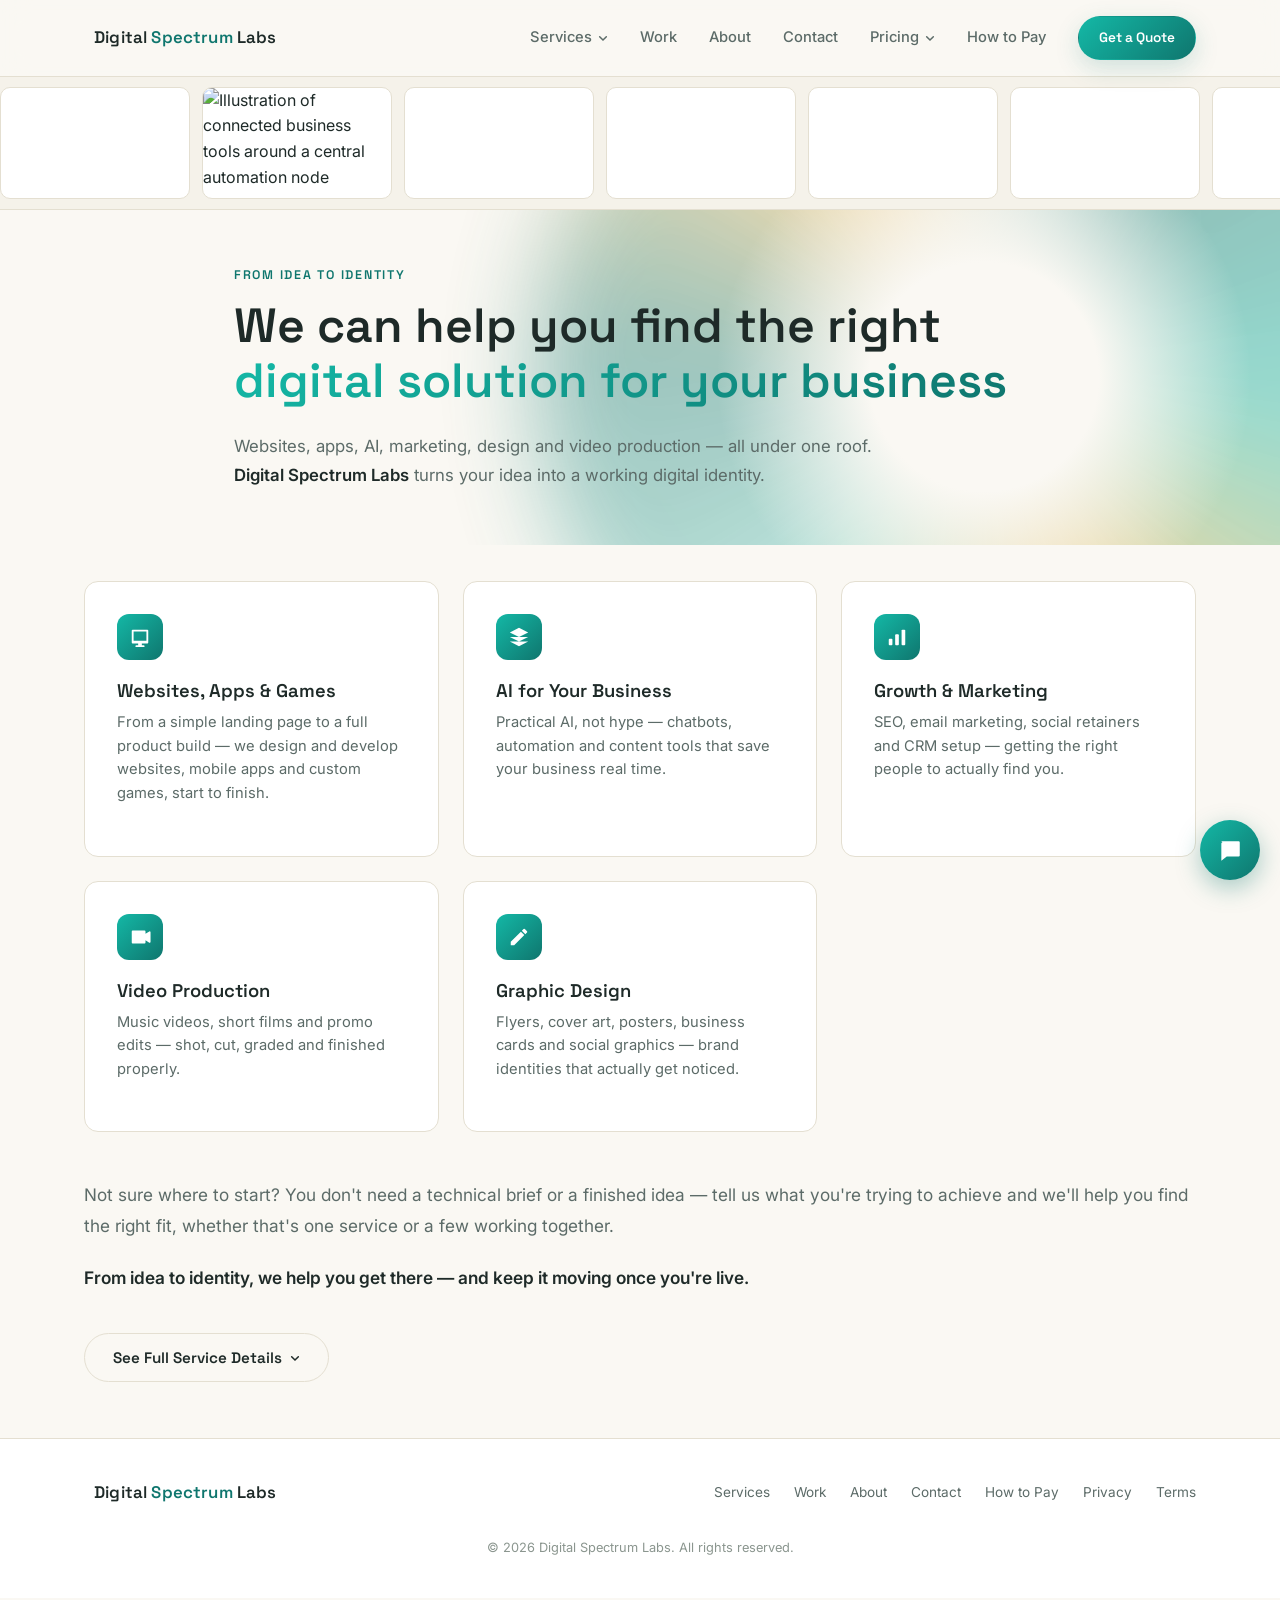
==== index.html @ 161097e1 "Restructure pricing site-wide, add chat assistant, homepage/about rewrite - Retire packages.html (Ba" ====
<!DOCTYPE html>
<html lang="en">
<head>
<meta charset="UTF-8">
<meta name="viewport" content="width=device-width, initial-scale=1.0">
<title>Digital Spectrum Labs — Design. Build. Create.</title>
<meta name="description" content="Digital Spectrum Labs — graphic design, web/app/game development, film & video editing, and AI business solutions.">
<link rel="icon" href="assets/dsl-mark.svg">
<link rel="preconnect" href="https://fonts.googleapis.com">
<link rel="preconnect" href="https://fonts.gstatic.com" crossorigin>
<link href="https://fonts.googleapis.com/css2?family=Space+Grotesk:wght@400;500;600;700&family=Inter:wght@400;500;600;700&display=swap" rel="stylesheet">
<link rel="stylesheet" href="css/style.css">
<link rel="stylesheet" href="css/chatbot.css">
</head>
<body data-page="home">

<div class="bg-grid" aria-hidden="true"></div>
<div class="bg-glow bg-glow--one" aria-hidden="true"></div>
<div class="bg-glow bg-glow--two" aria-hidden="true"></div>

<header class="site-header">
  <div class="container header-inner">
    <a href="index.html" class="brand">
      <img src="assets/dsl-mark.svg" alt="" class="brand-logo">
      <span class="brand-name">Digital <em>Spectrum</em> Labs</span>
    </a>

    <nav class="main-nav" id="main-nav">
      <div class="nav-item has-dropdown">
        <a href="services.html" class="nav-link nav-link--parent" aria-haspopup="true" aria-expanded="false">
          Services
          <svg class="nav-caret" viewBox="0 0 12 12" aria-hidden="true"><path d="M2 4.5 6 8.5 10 4.5"/></svg>
        </a>
        <div class="dropdown">
          <a href="service-websites.html">Websites, Apps &amp; Games</a>
          <a href="service-ai.html">AI for Your Business</a>
          <a href="service-growth.html">Growth &amp; Marketing</a>
          <a href="service-video.html">Video Production</a>
          <a href="service-design.html">Graphic Design</a>
        </div>
      </div>
      <a href="work.html" class="nav-link">Work</a>
      <a href="about.html" class="nav-link">About</a>
      <a href="contact.html" class="nav-link">Contact</a>
      <div class="nav-item has-dropdown">
        <a href="pricing.html" class="nav-link nav-link--parent" aria-haspopup="true" aria-expanded="false">
          Pricing
          <svg class="nav-caret" viewBox="0 0 12 12" aria-hidden="true"><path d="M2 4.5 6 8.5 10 4.5"/></svg>
        </a>
        <div class="dropdown">
          <a href="service-websites.html#pricing">Websites, Apps &amp; Games</a>
          <a href="service-ai.html#pricing">AI Automation</a>
          <a href="service-growth.html#pricing">Growth &amp; Marketing</a>
          <a href="service-video.html#pricing">Video Production</a>
          <a href="service-design.html#pricing">Graphic Design</a>
          <a href="quote.html">Custom Projects</a>
          <a href="pricing.html">View All Prices</a>
        </div>
      </div>
      <a href="payments.html" class="nav-link">How to Pay</a>
    </nav>

    <a href="quote.html" class="btn btn-primary btn-small header-cta">Get a Quote</a>

    <button class="nav-toggle" id="nav-toggle" aria-label="Toggle menu" aria-expanded="false">
      <span></span><span></span><span></span>
    </button>
  </div>
</header>

<!-- MOVING WORK STRIP -->
<section class="marquee" aria-label="Sample work">
  <div class="marquee-track">
    <a class="marquee-item" href="work.html">
      <video src="assets/work/reel-team-celebration.mp4" poster="assets/work/reel-team-celebration-poster.webp" autoplay muted loop playsinline></video>
    </a>
    <a class="marquee-item" href="work.html">
      <img src="assets/work/ai-network.webp" alt="Illustration of connected business tools around a central automation node">
    </a>
    <a class="marquee-item" href="work.html">
      <video src="assets/work/reel-conference-stage.mp4" poster="assets/work/reel-conference-stage-poster.webp" autoplay muted loop playsinline></video>
    </a>
    <a class="marquee-item" href="work.html">
      <video src="assets/work/cinematic-promo-ad.mp4" autoplay muted loop playsinline></video>
    </a>
    <a class="marquee-item" href="work.html">
      <video src="assets/work/reel-production-rig.mp4" poster="assets/work/reel-production-rig-poster.webp" autoplay muted loop playsinline></video>
    </a>
    <a class="marquee-item" href="work.html">
      <video src="assets/work/reel-abstract-motion.mp4" poster="assets/work/reel-abstract-motion-poster.webp" autoplay muted loop playsinline></video>
    </a>
    <!-- duplicate set for a seamless loop -->
    <a class="marquee-item" href="work.html" aria-hidden="true" tabindex="-1">
      <video src="assets/work/reel-team-celebration.mp4" poster="assets/work/reel-team-celebration-poster.webp" autoplay muted loop playsinline></video>
    </a>
    <a class="marquee-item" href="work.html" aria-hidden="true" tabindex="-1">
      <img src="assets/work/ai-network.webp" alt="">
    </a>
    <a class="marquee-item" href="work.html" aria-hidden="true" tabindex="-1">
      <video src="assets/work/reel-conference-stage.mp4" poster="assets/work/reel-conference-stage-poster.webp" autoplay muted loop playsinline></video>
    </a>
    <a class="marquee-item" href="work.html" aria-hidden="true" tabindex="-1">
      <video src="assets/work/cinematic-promo-ad.mp4" autoplay muted loop playsinline></video>
    </a>
    <a class="marquee-item" href="work.html" aria-hidden="true" tabindex="-1">
      <video src="assets/work/reel-production-rig.mp4" poster="assets/work/reel-production-rig-poster.webp" autoplay muted loop playsinline></video>
    </a>
    <a class="marquee-item" href="work.html" aria-hidden="true" tabindex="-1">
      <video src="assets/work/reel-abstract-motion.mp4" poster="assets/work/reel-abstract-motion-poster.webp" autoplay muted loop playsinline></video>
    </a>
  </div>
</section>

<main>

  <!-- HERO -->
  <section class="hero">
    <div class="hero-spectrum" aria-hidden="true"></div>
    <div class="container hero-inner">
      <p class="eyebrow reveal">From Idea to Identity</p>
      <h1 class="hero-title reveal">
        We can help you find the right<br>
        <span class="text-gradient">digital solution for your business</span>
      </h1>
      <div class="hero-copy reveal">
        <p>
          Websites, apps, AI, marketing, design and video production &mdash; all under one roof.
          <strong>Digital Spectrum Labs</strong> turns your idea into a working digital identity.
        </p>
      </div>
    </div>
  </section>

  <!-- SERVICES TEASER -->
  <section class="section" id="services">
    <div class="container">

      <div class="grid grid-3 services-grid">

        <article class="card service-card reveal">
          <div class="service-icon">
            <svg viewBox="0 0 24 24"><path d="M4 4h16a1 1 0 0 1 1 1v13a1 1 0 0 1-1 1h-6v2h2a1 1 0 1 1 0 2H8a1 1 0 1 1 0-2h2v-2H4a1 1 0 0 1-1-1V5a1 1 0 0 1 1-1zm1 2v10h14V6H5z"/></svg>
          </div>
          <h3>Websites, Apps &amp; Games</h3>
          <p>From a simple landing page to a full product build — we design and develop websites, mobile apps and custom games, start to finish.</p>
        </article>

        <article class="card service-card reveal">
          <div class="service-icon">
            <svg viewBox="0 0 24 24"><path d="M12 2 2 7l10 5 10-5-10-5zM2 17l10 5 10-5M2 12l10 5 10-5"/></svg>
          </div>
          <h3>AI for Your Business</h3>
          <p>Practical AI, not hype — chatbots, automation and content tools that save your business real time.</p>
        </article>

        <article class="card service-card reveal">
          <div class="service-icon">
            <svg viewBox="0 0 24 24"><rect x="3" y="14" width="4" height="7" rx="1"/><rect x="10" y="9" width="4" height="12" rx="1"/><rect x="17" y="4" width="4" height="17" rx="1"/></svg>
          </div>
          <h3>Growth &amp; Marketing</h3>
          <p>SEO, email marketing, social retainers and CRM setup — getting the right people to actually find you.</p>
        </article>

        <article class="card service-card reveal">
          <div class="service-icon">
            <svg viewBox="0 0 24 24"><path d="M4 5h13a1 1 0 0 1 1 1v2.5l4.15-2.6A1 1 0 0 1 23.5 6.7v10.6a1 1 0 0 1-1.35.94L18 15.5V18a1 1 0 0 1-1 1H4a1 1 0 0 1-1-1V6a1 1 0 0 1 1-1z"/></svg>
          </div>
          <h3>Video Production</h3>
          <p>Music videos, short films and promo edits — shot, cut, graded and finished properly.</p>
        </article>

        <article class="card service-card reveal">
          <div class="service-icon">
            <svg viewBox="0 0 24 24"><path d="M3 17.25V21h3.75L17.81 9.94l-3.75-3.75L3 17.25zM20.71 7.04a1 1 0 0 0 0-1.41l-2.34-2.34a1 1 0 0 0-1.41 0l-1.83 1.83 3.75 3.75 1.83-1.83z"/></svg>
          </div>
          <h3>Graphic Design</h3>
          <p>Flyers, cover art, posters, business cards and social graphics — brand identities that actually get noticed.</p>
        </article>

      </div>

      <div class="hero-copy post-services reveal">
        <p>
          Not sure where to start? You don't need a technical brief or a finished idea &mdash;
          tell us what you're trying to achieve and we'll help you find the right fit, whether
          that's one service or a few working together.
        </p>
        <p class="hero-close">
          From idea to identity, we help you get there &mdash; and keep it moving once you're live.
        </p>
      </div>

      <div class="link-more reveal">
        <div class="service-picker has-dropdown">
          <button type="button" class="btn btn-outline dropdown-trigger" aria-haspopup="true" aria-expanded="false">
            See Full Service Details
            <svg class="nav-caret" viewBox="0 0 12 12" aria-hidden="true"><path d="M2 4.5 6 8.5 10 4.5"/></svg>
          </button>
          <div class="dropdown dropdown--wide">
            <a href="service-websites.html">Websites, Apps &amp; Games</a>
            <a href="service-ai.html">AI for Your Business</a>
            <a href="service-growth.html">Growth &amp; Marketing</a>
            <a href="service-video.html">Video Production</a>
            <a href="service-design.html">Graphic Design</a>
            <a href="services.html" class="dropdown-all">All services &rarr;</a>
          </div>
        </div>
      </div>
    </div>
  </section>

</main>

<footer class="site-footer">
  <div class="container footer-inner">
    <a href="index.html" class="brand">
      <img src="assets/dsl-mark.svg" alt="" class="brand-logo">
      <span class="brand-name">Digital <em>Spectrum</em> Labs</span>
    </a>
    <nav class="footer-nav">
      <a href="services.html">Services</a>
      <a href="work.html">Work</a>
      <a href="about.html">About</a>
      <a href="contact.html#contact-details">Contact</a>
      <a href="payments.html">How to Pay</a>
      <a href="privacy.html">Privacy</a>
      <a href="terms.html">Terms</a>
    </nav>
    <p class="footer-copy">&copy; <span id="year"></span> Digital Spectrum Labs. All rights reserved.</p>
  </div>
</footer>

<!-- Chat assistant lead forms (Netlify Forms — detected at deploy time, submitted via fetch()
     from js/chatbot.js from any page on the site, not just this one). Hidden from visitors;
     the chat widget builds the actual conversation UI. -->
<form name="chatbot-lead" method="POST" data-netlify="true" netlify-honeypot="bot-field" hidden>
  <input type="hidden" name="form-name" value="chatbot-lead">
  <input name="bot-field">
  <input name="request_type"><input name="name"><input name="email"><input name="business">
  <input name="goal"><input name="has_website"><input name="has_social"><input name="sells_online">
  <input name="recommended_services"><input name="message"><input name="page"><input name="timestamp">
</form>
<form name="chatbot-query" method="POST" data-netlify="true" netlify-honeypot="bot-field" hidden>
  <input type="hidden" name="form-name" value="chatbot-query">
  <input name="bot-field">
  <input name="question"><input name="matched"><input name="page"><input name="timestamp">
</form>

<script src="js/script.js"></script>
<script src="js/chatbot-data.js"></script>
<script src="js/chatbot.js"></script>
</body>
</html>
---- css/style.css ----
/* ---------- Design tokens ---------- */
:root {
  --bg: #faf8f3;
  --bg-alt: #f2eee4;
  --surface: #ffffff;
  --surface-2: #f5f2ea;
  --border: #e4dfd1;
  --text: #1e2a28;
  --text-dim: #5c6b68;
  --text-faint: #8b968f;
  --accent: #0f766e;
  --accent-2: #14b8a6;
  --accent-warm: #f59e0b;
  --accent-gradient: linear-gradient(135deg, #14b8a6 0%, #0f766e 100%);
  --font-head: 'Space Grotesk', 'Inter', sans-serif;
  --font-body: 'Inter', sans-serif;
  --radius: 14px;
  --container: 1160px;
}

* { box-sizing: border-box; }
html { scroll-behavior: smooth; }

body {
  margin: 0;
  background: var(--bg);
  color: var(--text);
  font-family: var(--font-body);
  line-height: 1.6;
  -webkit-font-smoothing: antialiased;
}

img { max-width: 100%; display: block; }
a { color: inherit; text-decoration: none; }
ul { padding: 0; margin: 0; list-style: none; }

.container {
  max-width: var(--container);
  margin: 0 auto;
  padding: 0 24px;
}

/* ---------- Background effects (removed for the light theme — clean, no atmosphere clutter) ---------- */
.bg-grid, .bg-glow { display: none; }

/* ---------- Type ---------- */
h1, h2, h3, h4 { font-family: var(--font-head); font-weight: 600; line-height: 1.15; margin: 0; }
p { margin: 0; color: var(--text-dim); }

.text-gradient {
  background: var(--accent-gradient);
  -webkit-background-clip: text;
  background-clip: text;
  color: transparent;
}

.eyebrow {
  font-family: var(--font-head);
  text-transform: uppercase;
  letter-spacing: 0.14em;
  font-size: 0.78rem;
  color: var(--accent);
  margin: 0 0 12px;
  font-weight: 600;
}

.section-title { font-size: clamp(1.8rem, 3vw, 2.4rem); color: var(--text); margin-bottom: 14px; }
.section-sub { max-width: 640px; color: var(--text-dim); margin-bottom: 48px; }

/* ---------- Buttons ---------- */
.btn {
  display: inline-flex;
  align-items: center;
  justify-content: center;
  padding: 14px 28px;
  border-radius: 999px;
  font-family: var(--font-head);
  font-weight: 600;
  font-size: 0.95rem;
  cursor: pointer;
  border: 1px solid transparent;
  transition: transform 0.2s ease, box-shadow 0.2s ease, background 0.2s ease, border-color 0.2s ease;
  white-space: nowrap;
}
.btn:hover { transform: translateY(-2px); }

.btn-primary {
  background: var(--accent-gradient);
  color: #ffffff;
  box-shadow: 0 8px 24px rgba(15, 118, 110, 0.18);
}
.btn-primary:hover { box-shadow: 0 12px 32px rgba(15, 118, 110, 0.28); }

.btn-ghost {
  background: transparent;
  color: var(--text);
  border-color: var(--border);
}
.btn-ghost:hover { border-color: var(--accent); color: var(--accent); }

.btn-outline {
  background: transparent;
  color: var(--text);
  border-color: var(--border);
}
.btn-outline:hover { border-color: var(--accent); color: var(--accent); }

.btn-small { padding: 10px 20px; font-size: 0.85rem; }
.btn-full { width: 100%; margin-top: 8px; }

/* ---------- Header ---------- */
.site-header {
  position: sticky;
  top: 0;
  z-index: 100;
  backdrop-filter: blur(14px);
  background: rgba(250, 248, 243, 0.85);
  border-bottom: 1px solid var(--border);
}

.header-inner {
  display: flex;
  align-items: center;
  justify-content: space-between;
  gap: 24px;
  padding-top: 16px;
  padding-bottom: 16px;
}

.brand { display: flex; align-items: center; gap: 10px; }
.brand-logo { height: 26px; width: auto; }
.brand-name {
  font-family: var(--font-head);
  font-weight: 600;
  font-size: 1.05rem;
  letter-spacing: 0.01em;
}
.brand-name em { color: var(--accent); font-style: normal; }

.main-nav { display: flex; gap: 32px; margin-left: auto; }
.nav-link {
  font-size: 0.92rem;
  color: var(--text-dim);
  font-weight: 500;
  position: relative;
  padding: 4px 0;
  transition: color 0.2s ease;
}
.nav-link:hover, .nav-link.active { color: var(--text); }
.nav-link.active::after {
  content: '';
  position: absolute;
  left: 0; right: 0; bottom: -6px;
  height: 2px;
  background: var(--accent-gradient);
  border-radius: 2px;
}

.header-cta { margin-left: 8px; }

/* ---------- Services dropdown ---------- */
.nav-item { position: relative; display: flex; align-items: center; }
.nav-link--parent { display: inline-flex; align-items: center; gap: 6px; cursor: pointer; }
.nav-caret {
  width: 10px; height: 10px;
  fill: none; stroke: currentColor; stroke-width: 1.8;
  stroke-linecap: round; stroke-linejoin: round;
  transition: transform 0.2s ease;
}
.nav-item.open .nav-caret { transform: rotate(180deg); }
.dropdown {
  position: absolute;
  top: calc(100% + 14px);
  left: 50%;
  transform: translateX(-50%) translateY(-6px);
  min-width: 236px;
  background: var(--surface);
  border: 1px solid var(--border);
  border-radius: var(--radius);
  box-shadow: 0 16px 36px rgba(30,42,40,0.12);
  padding: 8px;
  display: flex;
  flex-direction: column;
  opacity: 0;
  visibility: hidden;
  transition: opacity 0.2s ease, transform 0.2s ease, visibility 0.2s;
}
.nav-item:hover .dropdown,
.nav-item.open .dropdown,
.nav-item:focus-within .dropdown {
  opacity: 1;
  visibility: visible;
  transform: translateX(-50%) translateY(0);
}
.dropdown a {
  font-size: 0.9rem;
  color: var(--text-dim);
  padding: 10px 14px;
  border-radius: 8px;
  white-space: nowrap;
  transition: background 0.18s ease, color 0.18s ease;
}
.dropdown a:hover { background: var(--surface-2); color: var(--accent); }

/* Same dropdown, used as a button lower down the page */
.service-picker { position: relative; display: inline-block; }
.service-picker .dropdown-trigger {
  display: inline-flex;
  align-items: center;
  gap: 8px;
  cursor: pointer;
}
.service-picker.open .nav-caret { transform: rotate(180deg); }
.dropdown--wide { min-width: 260px; left: 0; transform: translateX(0) translateY(-6px); }
.service-picker:hover .dropdown--wide,
.service-picker.open .dropdown--wide,
.service-picker:focus-within .dropdown--wide {
  opacity: 1;
  visibility: visible;
  transform: translateX(0) translateY(0);
}
.dropdown-all {
  border-top: 1px solid var(--border);
  margin-top: 4px;
  padding-top: 12px !important;
  color: var(--accent) !important;
  font-weight: 600;
}

.nav-toggle {
  display: none;
  flex-direction: column;
  justify-content: center;
  gap: 5px;
  width: 38px;
  height: 38px;
  background: transparent;
  border: 1px solid var(--border);
  border-radius: 8px;
  cursor: pointer;
}
.nav-toggle span {
  display: block;
  width: 18px;
  height: 2px;
  margin: 0 auto;
  background: var(--text);
  transition: transform 0.25s ease, opacity 0.25s ease;
}
.nav-toggle.open span:nth-child(1) { transform: translateY(7px) rotate(45deg); }
.nav-toggle.open span:nth-child(2) { opacity: 0; }
.nav-toggle.open span:nth-child(3) { transform: translateY(-7px) rotate(-45deg); }

/* ---------- Hero ---------- */
.hero { padding: 56px 0 20px; position: relative; overflow: hidden; }
#services { padding-top: 36px; }
.hero-inner { max-width: 860px; position: relative; z-index: 1; }

/* ---------- Moving work strip under the header ---------- */
.marquee {
  position: relative;
  overflow: hidden;
  border-bottom: 1px solid var(--border);
  background: var(--surface-2);
  padding: 10px 0;
}
.marquee-track {
  display: flex;
  gap: 12px;
  width: max-content;
  animation: marquee-scroll 45s linear infinite;
}
.marquee:hover .marquee-track { animation-play-state: paused; }
.marquee-item {
  flex: 0 0 auto;
  width: 190px;
  border-radius: 10px;
  overflow: hidden;
  border: 1px solid var(--border);
  background: var(--surface);
  transition: transform 0.25s ease;
}
.marquee-item:hover { transform: translateY(-3px); }
.marquee-item img,
.marquee-item video {
  display: block;
  width: 100%;
  height: 110px;
  object-fit: cover;
}
@keyframes marquee-scroll {
  from { transform: translateX(0); }
  to   { transform: translateX(-50%); }
}
@media (prefers-reduced-motion: reduce) {
  .marquee-track { animation: none; }
}
@media (max-width: 720px) {
  .marquee-item { width: 140px; }
  .marquee-item img, .marquee-item video { height: 86px; }
}

/* Slowly rotating spectrum behind the hero — echoes the prism logo */
.hero-spectrum {
  position: absolute;
  top: 50%;
  right: -12%;
  width: min(900px, 88vw);
  aspect-ratio: 1;
  transform: translateY(-50%);
  pointer-events: none;
  z-index: 0;
}
.hero-spectrum::before {
  content: "";
  position: absolute;
  inset: 0;
  border-radius: 50%;
  background: conic-gradient(
    from 0deg,
    rgba(15,118,110,0.10) 0deg,
    rgba(15,118,110,0.62) 40deg,
    rgba(20,184,166,0.58) 95deg,
    rgba(245,158,11,0.50) 155deg,
    rgba(20,184,166,0.34) 215deg,
    rgba(15,118,110,0.55) 275deg,
    rgba(245,158,11,0.40) 325deg,
    rgba(15,118,110,0.10) 360deg
  );
  filter: blur(46px);
  opacity: 0.75;
  animation: spectrum-spin 90s linear infinite;
}
.hero-spectrum::after {
  content: "";
  position: absolute;
  inset: 20%;
  border-radius: 50%;
  background: radial-gradient(circle at 50% 50%, var(--bg) 30%, transparent 70%);
}
@keyframes spectrum-spin {
  from { transform: rotate(0deg); }
  to   { transform: rotate(360deg); }
}
@media (prefers-reduced-motion: reduce) {
  .hero-spectrum::before { animation: none; }
}

.hero-title { font-size: clamp(2rem, 4.1vw, 3rem); margin-bottom: 24px; }

.hero-sub {
  font-size: 1.1rem;
  max-width: 600px;
  margin-bottom: 36px;
}

.hero-copy {
  max-width: 660px;
  margin-bottom: 36px;
}
.hero-copy p {
  font-size: 1.05rem;
  line-height: 1.7;
  margin-bottom: 18px;
}
.hero-copy p:last-child { margin-bottom: 0; }
.hero-copy strong { color: var(--text); font-weight: 600; }
.hero-copy .hero-close {
  font-weight: 600;
  color: var(--text);
  padding-top: 4px;
}
.hero-copy.post-services {
  margin: 48px 0 32px;
  max-width: none;
}
.hero-copy.post-services p { font-size: 1.08rem; line-height: 1.75; }

.hero-actions { display: flex; gap: 16px; flex-wrap: wrap; margin-bottom: 48px; }

.hero-tags { display: flex; flex-wrap: wrap; gap: 10px; }
.hero-tags span {
  font-size: 0.8rem;
  color: var(--text-dim);
  border: 1px solid var(--border);
  padding: 7px 14px;
  border-radius: 999px;
  background: var(--surface);
}

/* ---------- Sections / grid ---------- */
.section { padding: 56px 0; }
.section-alt { background: var(--bg-alt); border-top: 1px solid var(--border); border-bottom: 1px solid var(--border); }

.grid { display: grid; gap: 24px; }
.grid-3 { grid-template-columns: repeat(3, 1fr); }
.grid-4 { grid-template-columns: repeat(4, 1fr); }

.card {
  background: var(--surface);
  border: 1px solid var(--border);
  border-radius: var(--radius);
  padding: 32px;
  transition: transform 0.25s ease, border-color 0.25s ease, box-shadow 0.25s ease;
}
.card:hover {
  transform: translateY(-4px);
  border-color: rgba(15,118,110,0.35);
  box-shadow: 0 20px 40px rgba(30,42,40,0.08);
}

/* ---------- Services ---------- */
.service-icon {
  width: 46px;
  height: 46px;
  border-radius: 12px;
  background: var(--accent-gradient);
  display: flex;
  align-items: center;
  justify-content: center;
  margin-bottom: 20px;
}
.service-icon svg { width: 22px; height: 22px; fill: #ffffff; }

.service-card h3 { font-size: 1.15rem; margin-bottom: 10px; }
.service-card > p { font-size: 0.92rem; margin-bottom: 18px; }

.service-list li {
  font-size: 0.85rem;
  color: var(--text-dim);
  padding: 7px 0;
  border-top: 1px solid var(--border);
}
.service-list li:first-child { border-top: none; }

/* ---------- Pricing ---------- */
.pricing-card { position: relative; display: flex; flex-direction: column; }
.pricing-card--featured {
  border-color: var(--accent-warm);
  box-shadow: 0 0 0 1px rgba(245,158,11,0.2), 0 20px 50px rgba(245,158,11,0.08);
}
.pricing-badge {
  position: absolute;
  top: -13px;
  left: 32px;
  background: var(--accent-warm);
  color: #2b1a03;
  font-family: var(--font-head);
  font-size: 0.72rem;
  font-weight: 700;
  letter-spacing: 0.04em;
  padding: 5px 14px;
  border-radius: 999px;
  text-transform: uppercase;
}
.pricing-tier { font-size: 1.3rem; margin-bottom: 8px; }
.pricing-desc { font-size: 0.88rem; margin-bottom: 20px; min-height: 44px; }
.pricing-price {
  font-family: var(--font-head);
  font-size: 2.2rem;
  color: var(--text);
  margin-bottom: 24px;
}
.pricing-price span {
  display: block;
  font-family: var(--font-body);
  font-size: 0.75rem;
  color: var(--text-faint);
  font-weight: 400;
  margin-top: 2px;
}
.pricing-list { margin-bottom: 24px; flex: 1; }
.pricing-list li {
  font-size: 0.88rem;
  color: var(--text-dim);
  padding: 8px 0 8px 24px;
  position: relative;
}
.pricing-list li::before {
  content: '';
  position: absolute;
  left: 0; top: 15px;
  width: 8px; height: 8px;
  border-radius: 2px;
  background: var(--accent-gradient);
}
.pricing-note { text-align: center; color: var(--text-faint); font-size: 0.88rem; margin-top: 40px; }

/* ---------- Izmwear showcase with spectrum slideshow ---------- */
.izmwear-showcase {
  position: relative;
  margin-bottom: 24px;
  border-radius: 8px;
  overflow: hidden;
}
.izmwear-link {
  display: block;
  position: relative;
  border-radius: 8px;
  overflow: hidden;
  cursor: pointer;
  transition: transform 0.25s ease;
}
.izmwear-link:hover {
  transform: scale(1.02);
}
.izmwear-link img {
  display: block;
  width: 100%;
  height: auto;
}
.izmwear-slideshow {
  display: none;
}
.pricing-card--showcase:hover .izmwear-link {
  display: none !important;
}
.pricing-card--showcase:hover .izmwear-slideshow {
  display: block !important;
}
.izmwear-slideshow {
  position: relative;
  border-radius: 8px;
  overflow: hidden;
  background: linear-gradient(135deg, #ff0000, #ff7f00, #ffff00, #00ff00, #0000ff, #4b0082, #9400d3);
  padding: 6px;
  box-shadow: 0 0 20px rgba(255,0,0,0.4), 0 0 40px rgba(0,0,255,0.3), inset 0 0 15px rgba(255,255,255,0.1);
  animation: spectrumGlow 3s ease-in-out infinite;
}
@keyframes spectrumGlow {
  0%, 100% { box-shadow: 0 0 20px rgba(255,0,0,0.4), 0 0 40px rgba(0,0,255,0.3), inset 0 0 15px rgba(255,255,255,0.1); }
  50% { box-shadow: 0 0 30px rgba(255,0,0,0.6), 0 0 60px rgba(0,0,255,0.5), inset 0 0 20px rgba(255,255,255,0.2); }
}
.slideshow-container {
  position: relative;
  width: 100%;
  border-radius: 5px;
  overflow: hidden;
  background: var(--surface);
}
.slide {
  width: 100% !important;
  height: auto !important;
  display: none !important;
  animation: fadeIn 0.8s;
}
@keyframes fadeIn {
  from { opacity: 0; transform: scale(0.98); }
  to { opacity: 1; transform: scale(1); }
}
.slide.active {
  display: block !important;
}

/* ---------- Custom build / retainer callout ---------- */
.custom-build-card {
  max-width: 640px;
  margin: 0 auto;
  text-align: center;
  padding: 48px;
  border-radius: var(--radius);
  background: var(--surface);
  border: 1px solid var(--border);
  box-shadow: 0 0 0 1px rgba(15,118,110,0.12), 0 20px 50px rgba(15,118,110,0.06);
}
.custom-build-card .section-sub { margin: 0 auto 24px; }
.custom-build-card .detail-list {
  text-align: left;
  max-width: 380px;
  margin: 0 auto 32px;
}

/* ---------- Work / portfolio ---------- */
.work-tile {
  aspect-ratio: 4 / 3;
  border-radius: var(--radius);
  border: 1px solid var(--border);
  background:
    linear-gradient(160deg, rgba(15,118,110,0.08), rgba(20,184,166,0.08)),
    repeating-linear-gradient(135deg, rgba(30,42,40,0.02) 0 2px, transparent 2px 12px);
  display: flex;
  align-items: flex-end;
  padding: 20px;
  transition: transform 0.25s ease, border-color 0.25s ease;
}
.work-tile:hover { transform: translateY(-4px); border-color: rgba(15,118,110,0.35); }
.work-tag {
  font-family: var(--font-head);
  font-size: 0.85rem;
  font-weight: 600;
  padding: 8px 16px;
  border-radius: 999px;
  background: rgba(255,255,255,0.85);
  border: 1px solid var(--border);
}

/* ---------- About ---------- */
.about-inner { display: grid; grid-template-columns: 1.4fr 1fr; gap: 60px; align-items: center; }
.about-text p { margin-bottom: 16px; }
.about-text p:last-child { margin-bottom: 0; }
.about-stats { display: flex; flex-direction: column; gap: 24px; }
.stat {
  background: var(--surface);
  border: 1px solid var(--border);
  border-radius: var(--radius);
  padding: 24px;
}
.stat-num {
  display: block;
  font-family: var(--font-head);
  font-size: 2.4rem;
  background: var(--accent-gradient);
  -webkit-background-clip: text;
  background-clip: text;
  color: transparent;
}
.stat-label { font-size: 0.85rem; color: var(--text-dim); }

/* ---------- Contact ---------- */
.contact-inner { display: block; max-width: 620px; }

/* Contact details, anchored so the Contact nav link jumps straight to them */
.contact-details-section {
  scroll-margin-top: 90px; /* clears the sticky header */
  border-top: 1px solid var(--border);
  background: var(--bg-alt);
}
.contact-details-title { font-size: 1.5rem; margin-bottom: 20px; }
.contact-details-section .contact-copy {
  display: grid;
  grid-template-columns: repeat(3, minmax(0, 1fr));
  gap: 32px;
}
.contact-details-section .contact-detail { margin-top: 0; }
@media (max-width: 700px) {
  .contact-details-section .contact-copy { grid-template-columns: 1fr; gap: 20px; }
}

/* Anchor jumps glide rather than snap, unless the visitor prefers less motion */
html { scroll-behavior: smooth; }
@media (prefers-reduced-motion: reduce) {
  html { scroll-behavior: auto; }
}
.contact-detail { margin-top: 20px; }
.contact-detail strong { display: block; font-size: 0.78rem; text-transform: uppercase; letter-spacing: 0.08em; color: var(--text-faint); margin-bottom: 4px; }
.contact-detail a, .contact-detail span { color: var(--text); font-size: 1rem; }

.contact-form {
  background: var(--surface);
  border: 1px solid var(--border);
  border-radius: var(--radius);
  padding: 32px;
}
.form-row { margin-bottom: 18px; }
.form-row label {
  display: block;
  font-size: 0.8rem;
  color: var(--text-dim);
  margin-bottom: 8px;
  font-weight: 500;
}
.form-row input,
.form-row select,
.form-row textarea {
  width: 100%;
  background: var(--surface-2);
  border: 1px solid var(--border);
  border-radius: 8px;
  padding: 12px 14px;
  color: var(--text);
  font-family: var(--font-body);
  font-size: 0.92rem;
  outline: none;
  transition: border-color 0.2s ease;
  resize: vertical;
}
.form-row input:focus,
.form-row select:focus,
.form-row textarea:focus { border-color: var(--accent); }

.form-status {
  margin-top: 14px;
  font-size: 0.88rem;
  color: var(--accent);
  min-height: 1.2em;
}

/* ---------- Footer ---------- */
.site-footer { border-top: 1px solid var(--border); padding: 40px 0; background: var(--surface); }
.footer-inner {
  display: flex;
  align-items: center;
  justify-content: space-between;
  flex-wrap: wrap;
  gap: 24px;
}
.footer-nav { display: flex; gap: 24px; flex-wrap: wrap; }
.footer-nav a { font-size: 0.85rem; color: var(--text-dim); }
.footer-nav a:hover { color: var(--accent); }
.footer-copy { font-size: 0.8rem; color: var(--text-faint); width: 100%; text-align: center; margin-top: 8px; }

/* ---------- Scroll reveal ---------- */
.reveal { opacity: 0; transform: translateY(24px); transition: opacity 0.7s ease, transform 0.7s ease; }
.reveal.is-visible { opacity: 1; transform: translateY(0); }

/* ---------- Page hero (inner pages) ---------- */
.page-hero { padding: 52px 0 24px; }
.page-hero .section-sub { margin-bottom: 0; }
/* the first section after a page heading shouldn't restate the hero's bottom padding */
.page-hero + .section { padding-top: 28px; }

.link-more { margin-top: 40px; }

/* ---------- Service detail sections ---------- */
.service-detail-inner {
  display: grid;
  grid-template-columns: 1.1fr 0.9fr;
  gap: 60px;
  align-items: center;
}
.service-detail-inner--reverse { direction: rtl; }
.service-detail-inner--reverse > * { direction: ltr; }
.service-detail-copy p { margin: 16px 0 24px; }
.detail-list { margin-bottom: 28px; }
.detail-list li {
  font-size: 0.95rem;
  color: var(--text-dim);
  padding: 10px 0 10px 26px;
  position: relative;
  border-top: 1px solid var(--border);
}
.detail-list li:first-child { border-top: none; }
.detail-list li::before {
  content: '';
  position: absolute;
  left: 0; top: 18px;
  width: 8px; height: 8px;
  border-radius: 2px;
  background: var(--accent-gradient);
}

.service-detail-visual {
  aspect-ratio: 4 / 3;
  border-radius: var(--radius);
  border: 1px solid var(--border);
  background:
    linear-gradient(160deg, rgba(15,118,110,0.08), rgba(20,184,166,0.08)),
    repeating-linear-gradient(135deg, rgba(30,42,40,0.02) 0 2px, transparent 2px 12px);
  display: flex;
  align-items: center;
  justify-content: center;
}
.service-detail-badge {
  font-family: var(--font-head);
  font-size: 1rem;
  font-weight: 600;
  letter-spacing: 0.04em;
  color: var(--text-dim);
  padding: 10px 20px;
  border-radius: 999px;
  border: 1px solid var(--border);
  background: rgba(255,255,255,0.75);
}

/* ---------- Comparison table ---------- */
.compare-table-wrap {
  overflow-x: auto;
  border: 1px solid var(--border);
  border-radius: var(--radius);
  background: var(--surface);
  margin-bottom: 40px;
}
.compare-table { width: 100%; border-collapse: collapse; min-width: 600px; }
.compare-table th, .compare-table td {
  text-align: left;
  padding: 16px 20px;
  font-size: 0.9rem;
  border-bottom: 1px solid var(--border);
  white-space: nowrap;
}
.compare-table th {
  font-family: var(--font-head);
  color: var(--text);
  font-weight: 600;
  background: var(--surface-2);
}
.compare-table td { color: var(--text-dim); }
.compare-table td.yes { color: var(--accent); font-weight: 600; }
.compare-table td.no { color: var(--text-faint); }
.compare-table tbody tr:last-child th,
.compare-table tbody tr:last-child td { border-bottom: none; }

/* ---------- Work tiles (icon version) ---------- */
.work-tile {
  flex-direction: column;
  align-items: flex-start;
  justify-content: flex-end;
  gap: 6px;
}
.work-icon { width: 28px; height: 28px; fill: var(--accent); margin-bottom: auto; opacity: 0.85; }
.work-status { font-size: 0.75rem; color: var(--text-faint); }

/* ---------- Service page: video, options, info ---------- */
.service-video-section { padding-bottom: 40px; }
.service-page-title { margin-bottom: 26px; }
.video-placeholder {
  border: 2px dashed var(--border);
  border-radius: var(--radius);
  background: var(--surface-2);
  aspect-ratio: 16 / 9;
  max-height: 460px;
  display: flex;
  align-items: center;
  justify-content: center;
  text-align: center;
}
.video-placeholder-inner { max-width: 420px; padding: 24px; }
.video-placeholder svg {
  width: 46px; height: 46px;
  fill: var(--accent);
  opacity: 0.45;
  margin-bottom: 12px;
}
.video-placeholder p { margin: 0; color: var(--text-dim); }
.video-placeholder-note { font-size: 0.9rem; margin-top: 6px !important; color: var(--text-faint); }

.option-section { padding-top: 20px; }
.option-grid { align-items: stretch; }
.option-card {
  display: flex;
  flex-direction: column;
  gap: 10px;
  transition: transform 0.25s ease, border-color 0.25s ease, box-shadow 0.25s ease;
}
.option-card:hover {
  transform: translateY(-4px);
  border-color: rgba(15,118,110,0.35);
  box-shadow: 0 14px 32px rgba(30,42,40,0.10);
}
.option-step {
  font-family: var(--font-head);
  font-size: 0.78rem;
  font-weight: 700;
  letter-spacing: 0.08em;
  color: var(--accent);
}
.option-card h2 { font-size: 1.15rem; margin: 0; }
.option-card p { color: var(--text-dim); font-size: 0.95rem; margin: 0; }
.option-cta {
  margin-top: auto;
  padding-top: 8px;
  font-weight: 600;
  font-size: 0.9rem;
  color: var(--accent);
}

.info-inner {
  display: grid;
  grid-template-columns: repeat(2, 1fr);
  gap: 48px;
}
.info-block .section-title { font-size: 1.35rem; margin-bottom: 16px; }
/* Numbered variant: use the counter as the marker, not the square bullet */
.detail-list--numbered { counter-reset: step; list-style: none; padding-left: 0; }
.detail-list--numbered li { counter-increment: step; padding-left: 34px; }
.detail-list--numbered li::before {
  content: counter(step);
  background: none;
  width: auto; height: auto;
  top: 10px;
  font-family: var(--font-head);
  font-size: 0.85rem;
  font-weight: 700;
  color: var(--accent);
  border-radius: 0;
}
@media (max-width: 860px) {
  .info-inner { grid-template-columns: 1fr; gap: 36px; }
}

/* ---------- Work showcase mosaic ---------- */
.showcase-section { padding-top: 70px; }
.showcase {
  display: grid;
  grid-template-columns: repeat(4, 1fr);
  grid-auto-rows: 210px;
  gap: 16px;
}
.showcase-item {
  position: relative;
  display: block;
  overflow: hidden;
  border-radius: var(--radius);
  border: 1px solid var(--border);
  background: var(--surface-2);
  transition: transform 0.35s ease, box-shadow 0.35s ease;
}
.showcase-item--wide { grid-column: span 2; }
.showcase-item--tall { grid-row: span 2; }
.showcase-item img,
.showcase-item video {
  width: 100%;
  height: 100%;
  object-fit: cover;
  display: block;
  transition: transform 0.6s ease;
}
.showcase-item::after {
  content: "";
  position: absolute;
  inset: 0;
  background: linear-gradient(to top, rgba(30,42,40,0.72) 0%, rgba(30,42,40,0.10) 45%, transparent 70%);
  opacity: 0;
  transition: opacity 0.35s ease;
}
.showcase-item:hover { transform: translateY(-5px); box-shadow: 0 18px 40px rgba(30,42,40,0.16); }
.showcase-item:hover img,
.showcase-item:hover video { transform: scale(1.06); }
.showcase-item:hover::after { opacity: 1; }
.showcase-label {
  position: absolute;
  left: 18px;
  bottom: 16px;
  z-index: 2;
  font-family: var(--font-head);
  font-size: 0.92rem;
  font-weight: 600;
  color: #fff;
  opacity: 0;
  transform: translateY(8px);
  transition: opacity 0.35s ease, transform 0.35s ease;
}
.showcase-item:hover .showcase-label { opacity: 1; transform: translateY(0); }
@media (max-width: 900px) {
  .showcase { grid-template-columns: repeat(2, 1fr); grid-auto-rows: 170px; }
  .showcase-item--wide { grid-column: span 2; }
  .showcase-item--tall { grid-row: span 1; }
}
@media (max-width: 560px) {
  .showcase { grid-template-columns: 1fr; }
  .showcase-item--wide { grid-column: span 1; }
}

/* ---------- Homepage work strip ---------- */
.work-strip { padding: 0 0 20px; }
.work-strip-grid {
  display: grid;
  grid-template-columns: repeat(4, 1fr);
  gap: 14px;
}
.work-strip-item {
  display: block;
  border-radius: var(--radius);
  overflow: hidden;
  border: 1px solid var(--border);
  background: var(--surface-2);
  transition: transform 0.25s ease, box-shadow 0.25s ease;
}
.work-strip-item img {
  display: block;
  width: 100%;
  aspect-ratio: 1;
  object-fit: cover;
}
.work-strip-item:hover {
  transform: translateY(-4px);
  box-shadow: 0 12px 26px rgba(30,42,40,0.12);
}
.work-strip-note {
  margin-top: 16px;
  font-size: 0.9rem;
  color: var(--text-faint);
}
.work-strip-note a { color: var(--accent); }
@media (max-width: 720px) {
  .work-strip-grid { grid-template-columns: repeat(2, 1fr); }
}

/* ---------- Sample gallery ---------- */
.sample-grid { gap: 22px; }
.sample-tile {
  margin: 0;
  border-radius: var(--radius);
  border: 1px solid var(--border);
  background: var(--surface);
  overflow: hidden;
  transition: transform 0.25s ease, border-color 0.25s ease, box-shadow 0.25s ease;
}
.sample-tile:hover {
  transform: translateY(-4px);
  border-color: rgba(15,118,110,0.35);
  box-shadow: 0 12px 28px rgba(30,42,40,0.10);
}
.sample-tile img,
.sample-tile video {
  display: block;
  width: 100%;
  aspect-ratio: 4 / 3;
  object-fit: cover;
  background: var(--surface-2);
}
.sample-tile figcaption {
  display: flex;
  align-items: center;
  justify-content: space-between;
  gap: 10px;
  padding: 12px 14px;
  border-top: 1px solid var(--border);
}
.sample-tile .work-tag { font-size: 0.78rem; padding: 6px 12px; }

/* ---------- CTA band ---------- */
.cta-band-inner { text-align: center; max-width: 560px; margin: 0 auto; }
.cta-band-inner .section-sub { margin: 14px auto 28px; }

/* ---------- Responsive ---------- */
@media (max-width: 980px) {
  .grid-4 { grid-template-columns: repeat(2, 1fr); }
  .grid-3 { grid-template-columns: repeat(2, 1fr); }
  .about-inner, .contact-inner { grid-template-columns: 1fr; }
  .service-detail-inner { grid-template-columns: 1fr; }
  .service-detail-inner--reverse { direction: ltr; }
  .service-detail-visual { order: -1; }
}

@media (max-width: 760px) {
  .main-nav {
    position: absolute;
    top: 100%;
    left: 0;
    right: 0;
    background: rgba(250, 248, 243, 0.98);
    border-bottom: 1px solid var(--border);
    flex-direction: column;
    gap: 0;
    max-height: 0;
    overflow: hidden;
    transition: max-height 0.3s ease;
  }
  .main-nav.open { max-height: 620px; overflow-y: auto; }
  .main-nav .nav-link { padding: 16px 24px; border-top: 1px solid var(--border); }
  .nav-item { display: block; }
  .nav-item .nav-link--parent { justify-content: space-between; width: 100%; }
  .dropdown {
    position: static;
    transform: none;
    opacity: 1;
    visibility: visible;
    display: none;
    min-width: 0;
    border: 0;
    border-radius: 0;
    box-shadow: none;
    background: var(--surface-2);
    padding: 0;
  }
  .nav-item.open .dropdown { display: flex; }
  .dropdown a { padding: 14px 24px 14px 38px; border-radius: 0; border-top: 1px solid var(--border); }
  .header-cta { display: none; }
  .nav-toggle { display: flex; }
  .grid-4, .grid-3 { grid-template-columns: 1fr; }
  .hero { padding: 40px 0 20px; }
  .section { padding: 40px 0; }
  .page-hero { padding: 36px 0 18px; }
}
---- css/chatbot.css ----
/* ---------- Chat assistant widget ---------- */
/* Uses the site's existing design tokens (--bg, --accent, --text, --radius, etc. from style.css)
   so it always matches the current brand — never hardcode colours here. */

.dsl-chat-root {
  position: fixed;
  right: 20px;
  bottom: 20px;
  z-index: 1000;
  font-family: var(--font-body);
}

.dsl-chat-toggle {
  position: relative;
  width: 60px;
  height: 60px;
  border-radius: 50%;
  border: none;
  background: var(--accent-gradient);
  color: #fff;
  cursor: pointer;
  display: flex;
  align-items: center;
  justify-content: center;
  box-shadow: 0 8px 24px rgba(15, 118, 110, 0.35);
  transition: transform 0.15s ease;
}
.dsl-chat-toggle:hover { transform: scale(1.05); }
.dsl-chat-toggle-icon { width: 26px; height: 26px; fill: currentColor; position: absolute; transition: opacity 0.15s ease; }
.dsl-chat-icon-close { opacity: 0; }
.dsl-chat-root.dsl-chat-open .dsl-chat-icon-open { opacity: 0; }
.dsl-chat-root.dsl-chat-open .dsl-chat-icon-close { opacity: 1; }

.dsl-chat-badge {
  position: absolute;
  top: -2px;
  right: -2px;
  width: 14px;
  height: 14px;
  border-radius: 50%;
  background: var(--accent-warm);
  border: 2px solid var(--bg);
}

@keyframes dsl-chat-pulse {
  0%, 100% { box-shadow: 0 8px 24px rgba(15, 118, 110, 0.35); }
  50% { box-shadow: 0 8px 24px rgba(15, 118, 110, 0.35), 0 0 0 8px rgba(20, 184, 166, 0.25); }
}
.dsl-chat-pulse { animation: dsl-chat-pulse 1.6s ease-in-out 3; }

.dsl-chat-panel {
  position: absolute;
  right: 0;
  bottom: 76px;
  width: 380px;
  max-width: calc(100vw - 40px);
  height: 560px;
  max-height: calc(100vh - 120px);
  background: var(--surface);
  border: 1px solid var(--border);
  border-radius: var(--radius);
  box-shadow: 0 20px 60px rgba(30, 42, 40, 0.25);
  display: flex;
  flex-direction: column;
  overflow: hidden;
}

.dsl-chat-panel[hidden] {
  display: none;
}

.dsl-chat-header {
  display: flex;
  align-items: center;
  gap: 10px;
  padding: 14px 16px;
  background: var(--accent-gradient);
  color: #fff;
  flex-shrink: 0;
}
.dsl-chat-header-logo { width: 30px; height: 30px; flex-shrink: 0; }
.dsl-chat-header-text { display: flex; flex-direction: column; line-height: 1.3; flex-grow: 1; min-width: 0; }
.dsl-chat-header-text strong { font-family: var(--font-head); font-size: 15px; }
.dsl-chat-header-text span { font-size: 12px; opacity: 0.85; }
.dsl-chat-restart {
  background: rgba(255, 255, 255, 0.15);
  border: none;
  color: #fff;
  width: 30px;
  height: 30px;
  border-radius: 50%;
  cursor: pointer;
  font-size: 16px;
  flex-shrink: 0;
}
.dsl-chat-restart:hover { background: rgba(255, 255, 255, 0.28); }
.dsl-chat-close {
  background: rgba(255, 255, 255, 0.15);
  border: none;
  color: #fff;
  width: 30px;
  height: 30px;
  border-radius: 50%;
  cursor: pointer;
  font-size: 14px;
  flex-shrink: 0;
}
.dsl-chat-close:hover { background: rgba(255, 255, 255, 0.28); }

.dsl-chat-messages {
  flex-grow: 1;
  overflow-y: auto;
  padding: 16px;
  display: flex;
  flex-direction: column;
  gap: 10px;
  background: var(--bg);
}

.dsl-chat-msg {
  max-width: 85%;
  padding: 10px 13px;
  border-radius: 12px;
  font-size: 14px;
  line-height: 1.5;
}
.dsl-chat-msg a { color: inherit; text-decoration: underline; }
.dsl-chat-msg--bot {
  align-self: flex-start;
  background: var(--surface);
  border: 1px solid var(--border);
  color: var(--text);
  border-bottom-left-radius: 3px;
}
.dsl-chat-msg--user {
  align-self: flex-end;
  background: var(--accent);
  color: #fff;
  border-bottom-right-radius: 3px;
}

.dsl-chat-chips {
  display: flex;
  flex-wrap: wrap;
  gap: 8px;
  padding: 2px 2px 4px;
}
.dsl-chat-chip {
  background: var(--surface);
  border: 1px solid var(--accent);
  color: var(--accent);
  font-family: var(--font-body);
  font-size: 13px;
  font-weight: 600;
  padding: 8px 13px;
  border-radius: 999px;
  cursor: pointer;
  transition: background 0.15s ease, color 0.15s ease;
}
.dsl-chat-chip:hover { background: var(--accent); color: #fff; }

.dsl-chat-inputbar {
  display: flex;
  gap: 8px;
  padding: 12px;
  border-top: 1px solid var(--border);
  background: var(--surface);
  flex-shrink: 0;
}
.dsl-chat-inputbar input {
  flex-grow: 1;
  border: 1px solid var(--border);
  border-radius: 999px;
  padding: 10px 16px;
  font-size: 14px;
  font-family: var(--font-body);
  background: var(--bg);
  color: var(--text);
}
.dsl-chat-inputbar input:focus { outline: 2px solid var(--accent-2); outline-offset: 1px; }
.dsl-chat-inputbar button {
  width: 38px;
  height: 38px;
  border-radius: 50%;
  border: none;
  background: var(--accent);
  color: #fff;
  font-size: 15px;
  cursor: pointer;
  flex-shrink: 0;
}
.dsl-chat-inputbar button:hover { background: var(--accent-2); }

@media (max-width: 480px) {
  .dsl-chat-root { right: 14px; bottom: 14px; }
  .dsl-chat-panel {
    position: fixed;
    right: 10px;
    left: 10px;
    bottom: 88px;
    width: auto;
    max-width: none;
    height: auto;
    max-height: calc(100vh - 110px);
  }
}
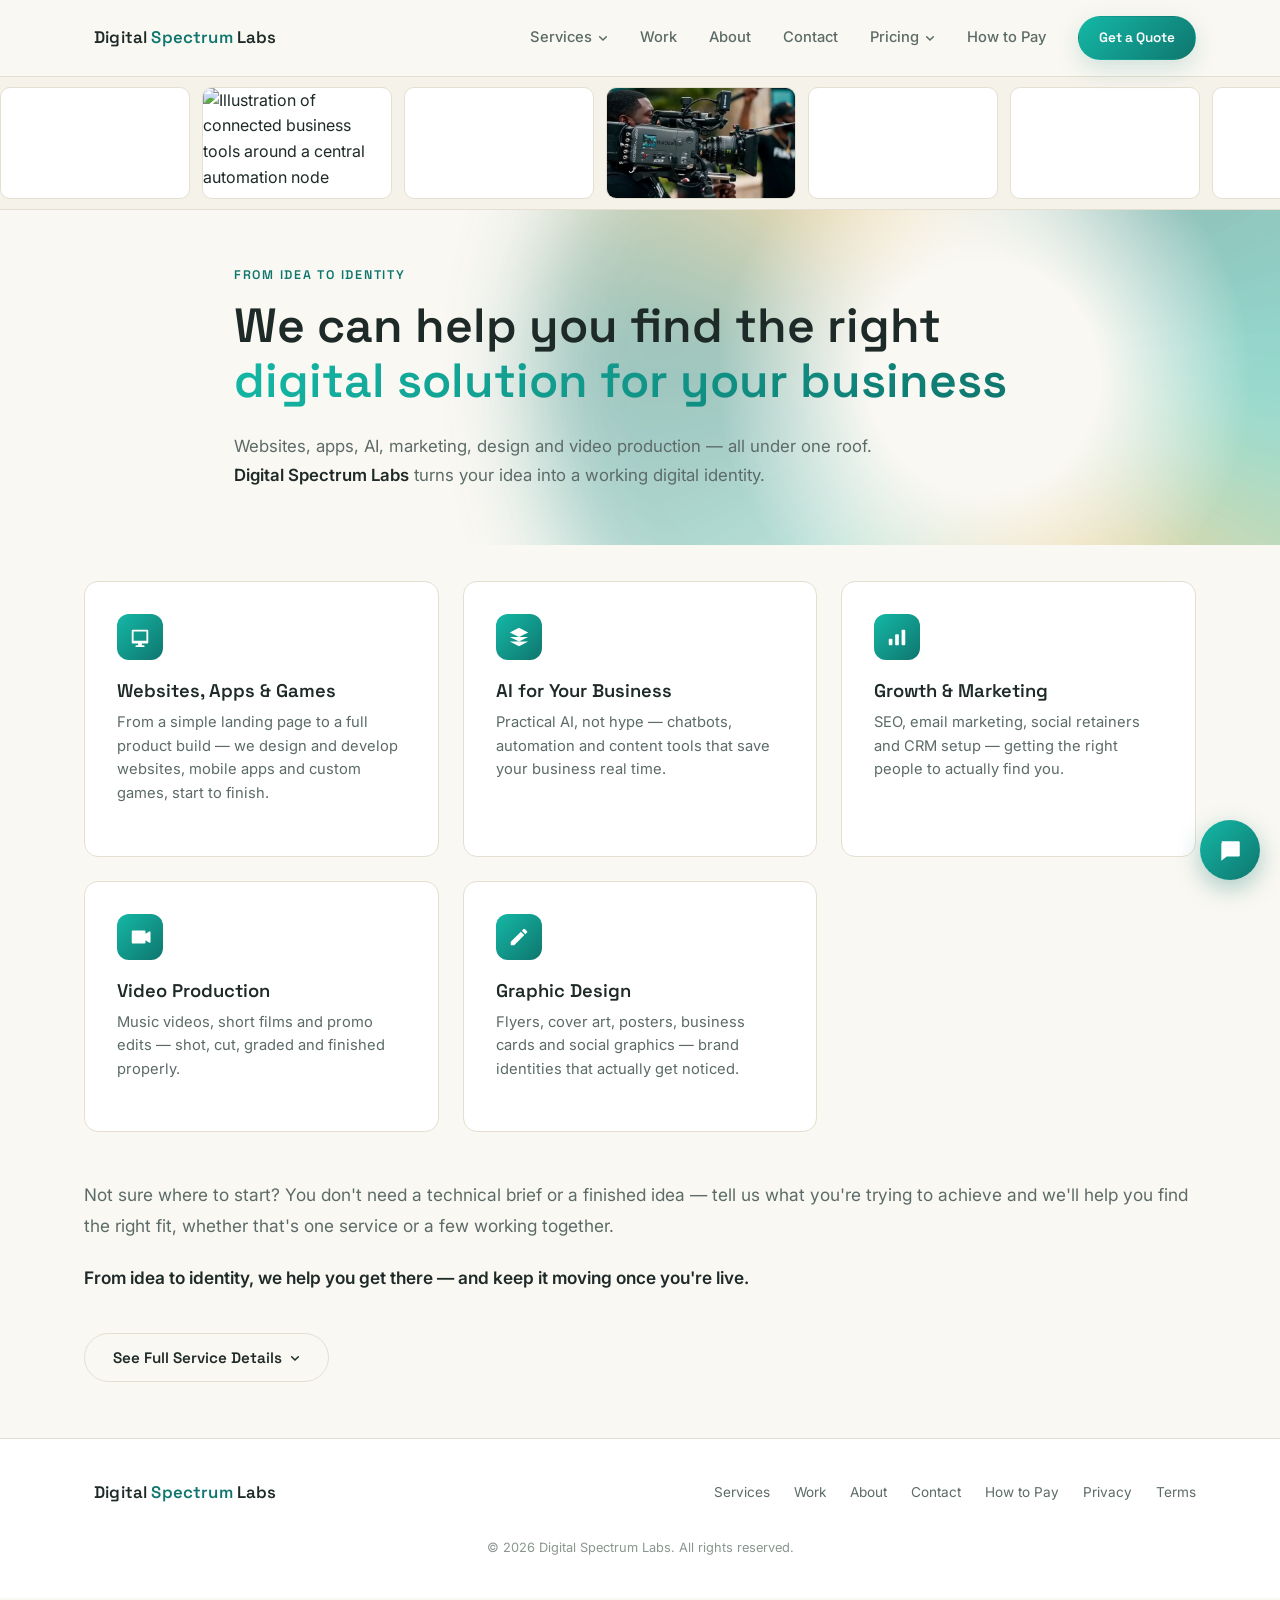
==== commit 1dc963b8: "Fix homepage video loading, marquee links, refund policy, and site copy - Compress the 5 homepage ma" ====
--- a/index.html
+++ b/index.html
@@ -71,42 +71,42 @@
 <!-- MOVING WORK STRIP -->
 <section class="marquee" aria-label="Sample work">
   <div class="marquee-track">
-    <a class="marquee-item" href="work.html">
-      <video src="assets/work/reel-team-celebration.mp4" poster="assets/work/reel-team-celebration-poster.webp" autoplay muted loop playsinline></video>
-    </a>
-    <a class="marquee-item" href="work.html">
+    <a class="marquee-item" href="service-growth.html">
+      <video src="assets/work/reel-team-celebration.mp4" poster="assets/work/reel-team-celebration-poster.webp" autoplay muted loop playsinline preload="metadata"></video>
+    </a>
+    <a class="marquee-item" href="service-ai.html">
       <img src="assets/work/ai-network.webp" alt="Illustration of connected business tools around a central automation node">
     </a>
-    <a class="marquee-item" href="work.html">
-      <video src="assets/work/reel-conference-stage.mp4" poster="assets/work/reel-conference-stage-poster.webp" autoplay muted loop playsinline></video>
-    </a>
-    <a class="marquee-item" href="work.html">
-      <video src="assets/work/cinematic-promo-ad.mp4" autoplay muted loop playsinline></video>
-    </a>
-    <a class="marquee-item" href="work.html">
-      <video src="assets/work/reel-production-rig.mp4" poster="assets/work/reel-production-rig-poster.webp" autoplay muted loop playsinline></video>
-    </a>
-    <a class="marquee-item" href="work.html">
-      <video src="assets/work/reel-abstract-motion.mp4" poster="assets/work/reel-abstract-motion-poster.webp" autoplay muted loop playsinline></video>
+    <a class="marquee-item" href="service-video.html">
+      <video src="assets/work/reel-conference-stage.mp4" poster="assets/work/reel-conference-stage-poster.webp" autoplay muted loop playsinline preload="metadata"></video>
+    </a>
+    <a class="marquee-item" href="service-video.html">
+      <video src="assets/work/cinematic-promo-ad.mp4" poster="assets/work/cinematic-promo-ad-poster.webp" autoplay muted loop playsinline preload="metadata"></video>
+    </a>
+    <a class="marquee-item" href="service-video.html">
+      <video src="assets/work/reel-production-rig.mp4" poster="assets/work/reel-production-rig-poster.webp" autoplay muted loop playsinline preload="metadata"></video>
+    </a>
+    <a class="marquee-item" href="service-websites.html">
+      <video src="assets/work/reel-abstract-motion.mp4" poster="assets/work/reel-abstract-motion-poster.webp" autoplay muted loop playsinline preload="metadata"></video>
     </a>
     <!-- duplicate set for a seamless loop -->
-    <a class="marquee-item" href="work.html" aria-hidden="true" tabindex="-1">
-      <video src="assets/work/reel-team-celebration.mp4" poster="assets/work/reel-team-celebration-poster.webp" autoplay muted loop playsinline></video>
-    </a>
-    <a class="marquee-item" href="work.html" aria-hidden="true" tabindex="-1">
+    <a class="marquee-item" href="service-growth.html" aria-hidden="true" tabindex="-1">
+      <video src="assets/work/reel-team-celebration.mp4" poster="assets/work/reel-team-celebration-poster.webp" autoplay muted loop playsinline preload="metadata"></video>
+    </a>
+    <a class="marquee-item" href="service-ai.html" aria-hidden="true" tabindex="-1">
       <img src="assets/work/ai-network.webp" alt="">
     </a>
-    <a class="marquee-item" href="work.html" aria-hidden="true" tabindex="-1">
-      <video src="assets/work/reel-conference-stage.mp4" poster="assets/work/reel-conference-stage-poster.webp" autoplay muted loop playsinline></video>
-    </a>
-    <a class="marquee-item" href="work.html" aria-hidden="true" tabindex="-1">
-      <video src="assets/work/cinematic-promo-ad.mp4" autoplay muted loop playsinline></video>
-    </a>
-    <a class="marquee-item" href="work.html" aria-hidden="true" tabindex="-1">
-      <video src="assets/work/reel-production-rig.mp4" poster="assets/work/reel-production-rig-poster.webp" autoplay muted loop playsinline></video>
-    </a>
-    <a class="marquee-item" href="work.html" aria-hidden="true" tabindex="-1">
-      <video src="assets/work/reel-abstract-motion.mp4" poster="assets/work/reel-abstract-motion-poster.webp" autoplay muted loop playsinline></video>
+    <a class="marquee-item" href="service-video.html" aria-hidden="true" tabindex="-1">
+      <video src="assets/work/reel-conference-stage.mp4" poster="assets/work/reel-conference-stage-poster.webp" autoplay muted loop playsinline preload="metadata"></video>
+    </a>
+    <a class="marquee-item" href="service-video.html" aria-hidden="true" tabindex="-1">
+      <video src="assets/work/cinematic-promo-ad.mp4" poster="assets/work/cinematic-promo-ad-poster.webp" autoplay muted loop playsinline preload="metadata"></video>
+    </a>
+    <a class="marquee-item" href="service-video.html" aria-hidden="true" tabindex="-1">
+      <video src="assets/work/reel-production-rig.mp4" poster="assets/work/reel-production-rig-poster.webp" autoplay muted loop playsinline preload="metadata"></video>
+    </a>
+    <a class="marquee-item" href="service-websites.html" aria-hidden="true" tabindex="-1">
+      <video src="assets/work/reel-abstract-motion.mp4" poster="assets/work/reel-abstract-motion-poster.webp" autoplay muted loop playsinline preload="metadata"></video>
     </a>
   </div>
 </section>
